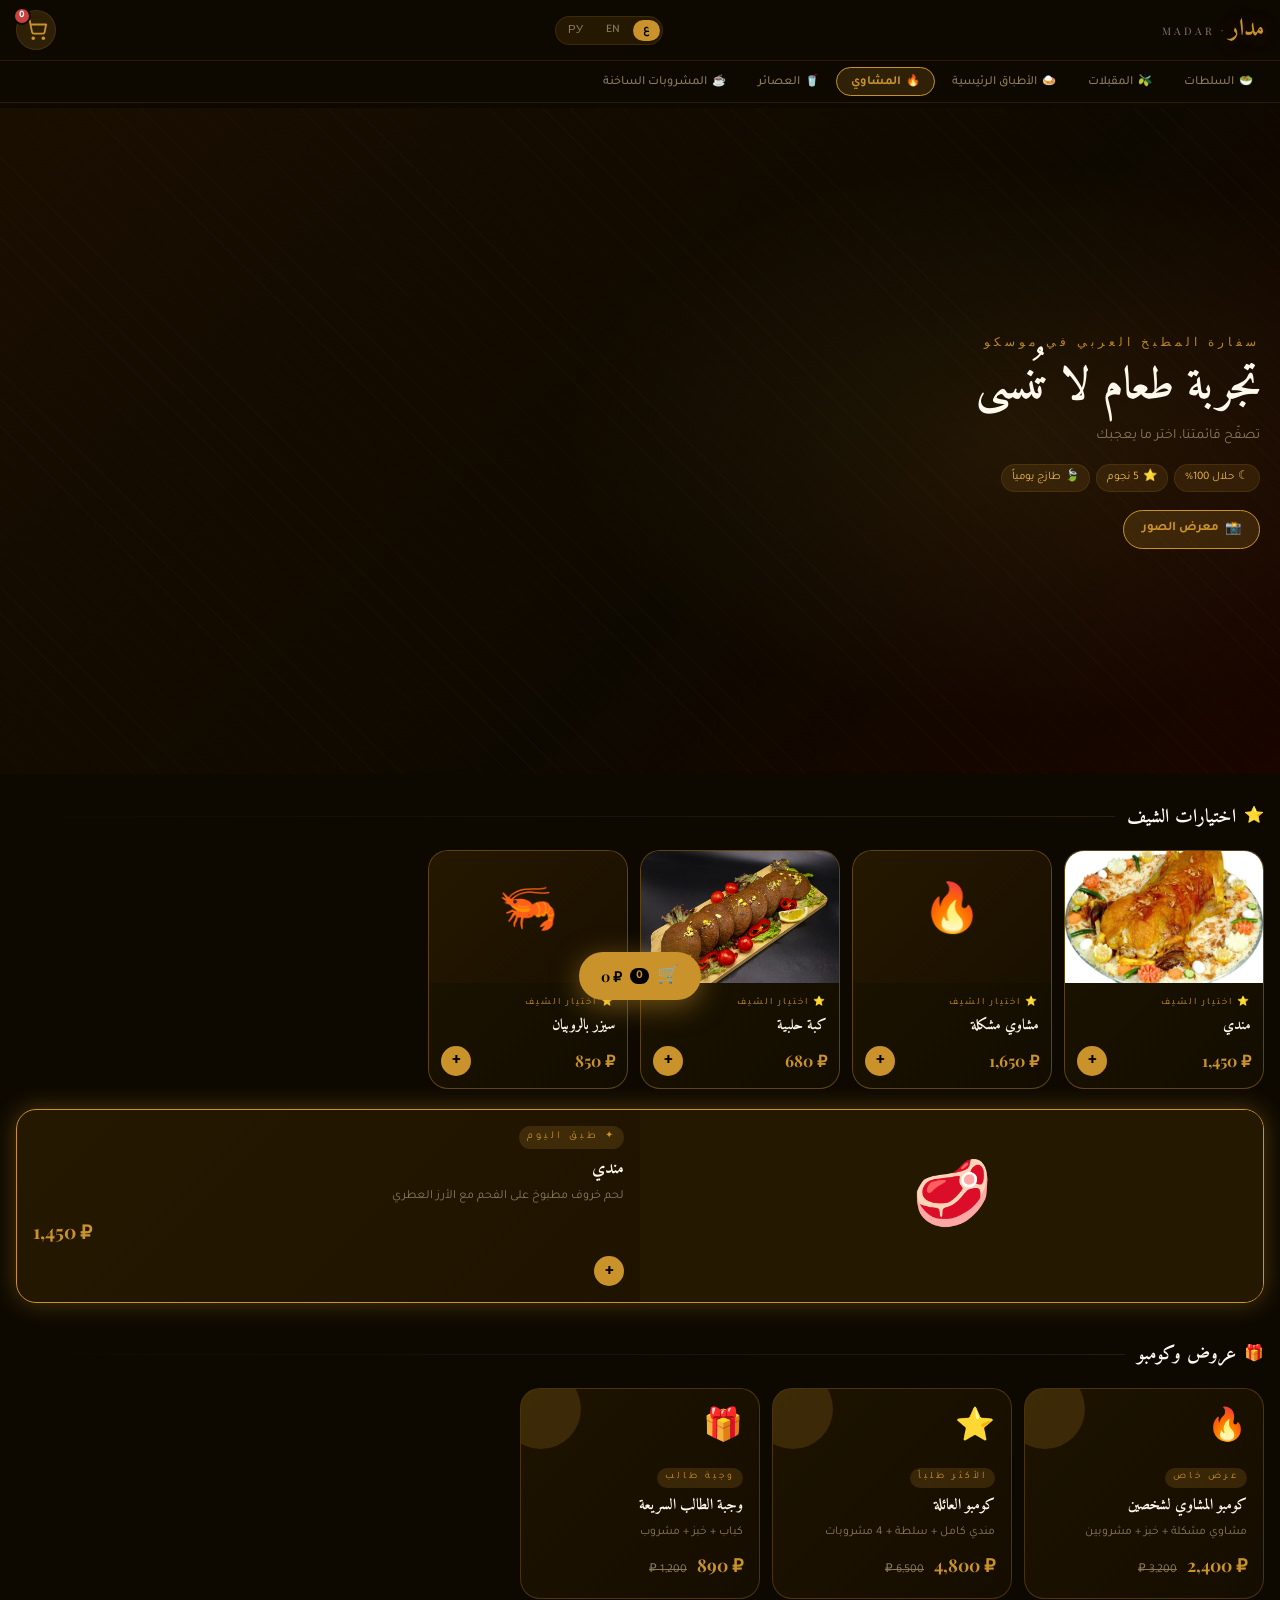
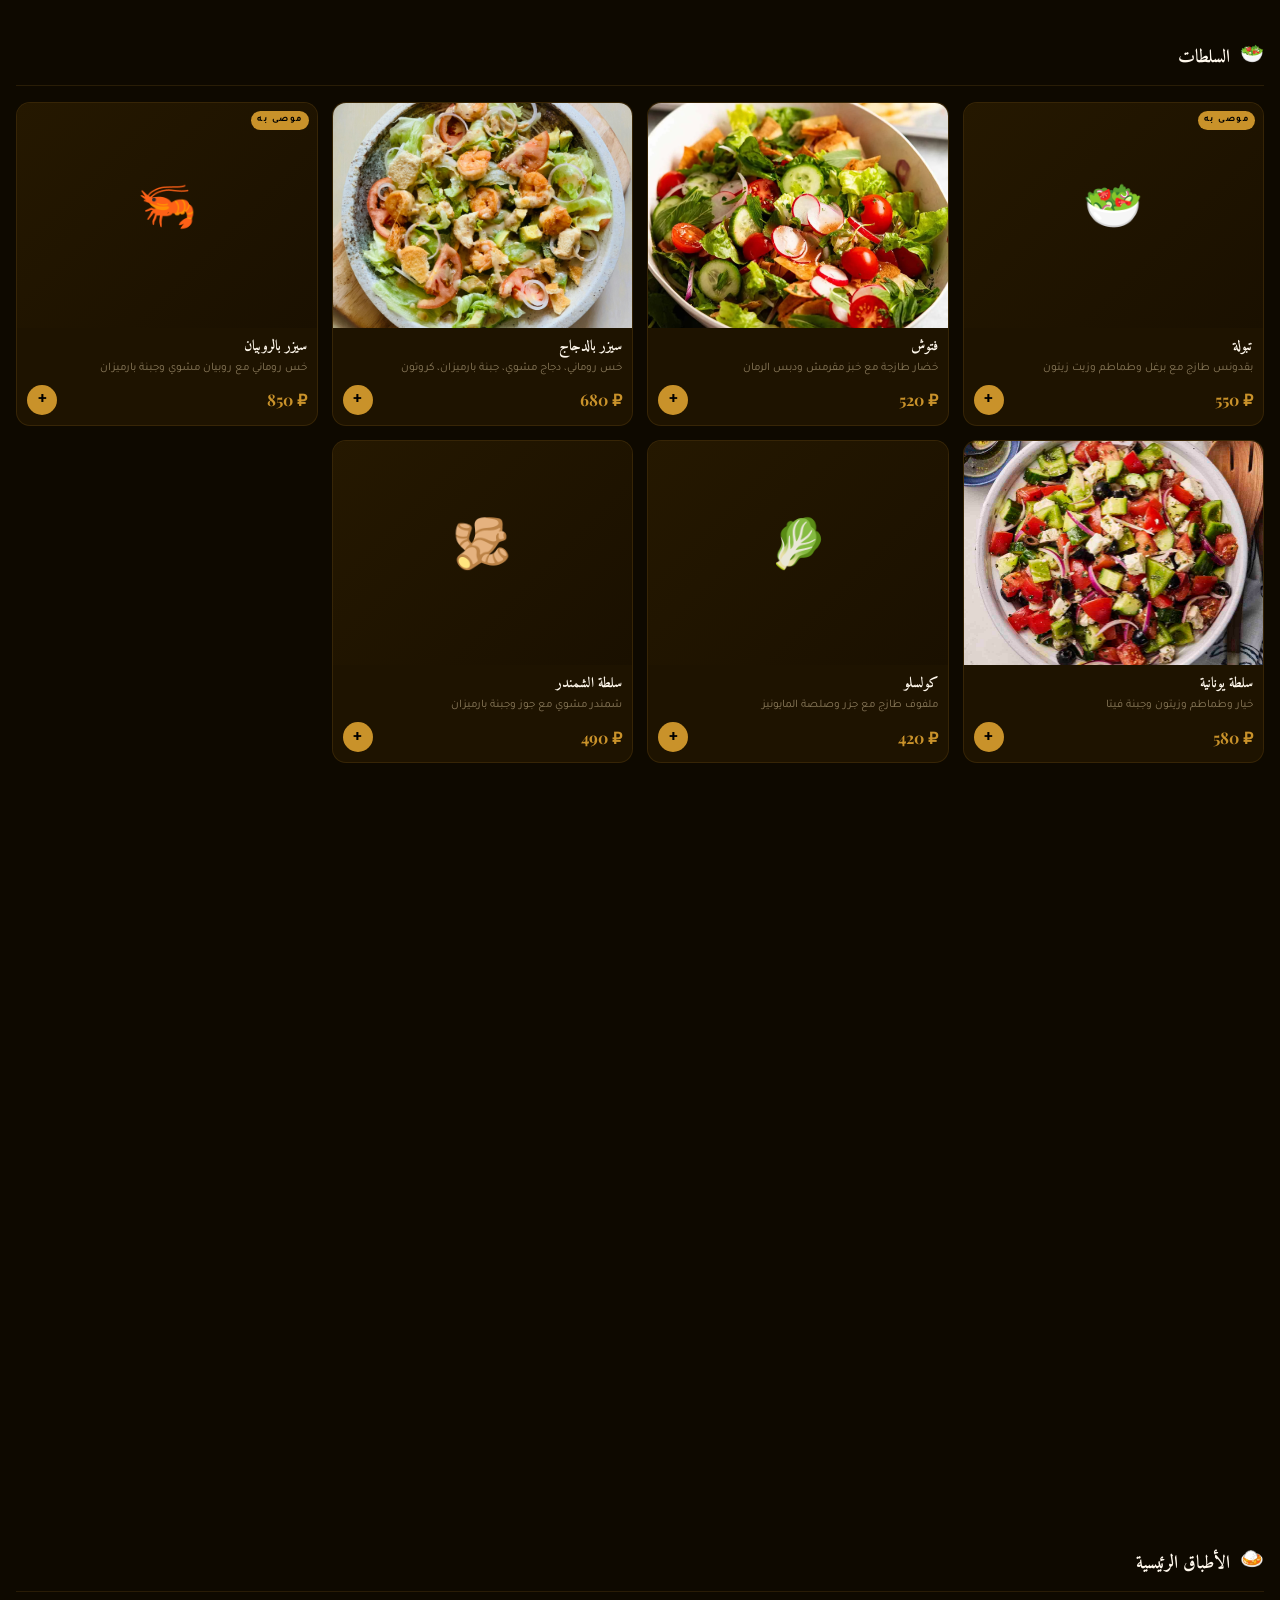
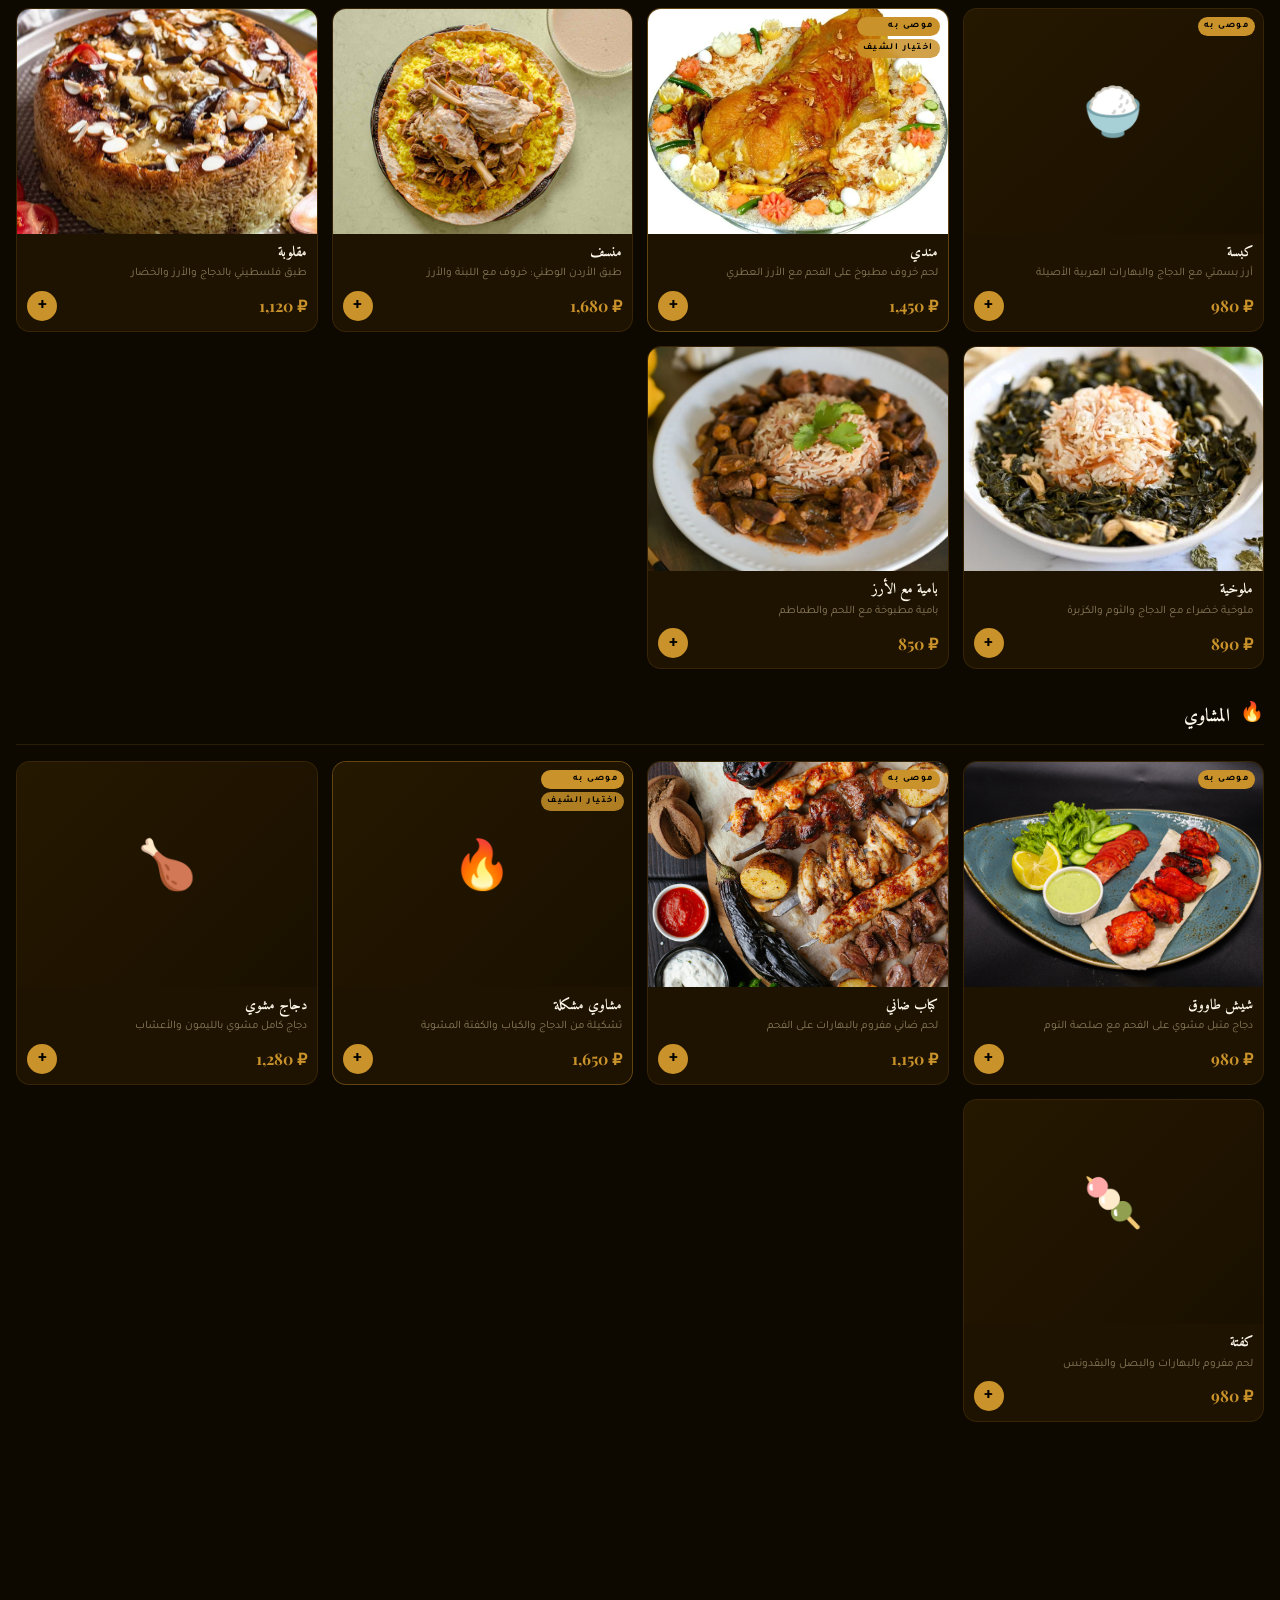
==== test/qr-menu/index.html @ e46f875b "a1" ====
<!DOCTYPE html>
<html lang="ar" dir="rtl">

<head>
  <meta charset="UTF-8" />
  <meta name="viewport" content="width=device-width, initial-scale=1.0, viewport-fit=cover" />
  <meta name="theme-color" content="#110a00" />
  <meta name="apple-mobile-web-app-capable" content="yes" />
  <title>مدار — قائمة الطعام</title>
  <link rel="preconnect" href="https://fonts.googleapis.com" />
  <link rel="preconnect" href="https://fonts.gstatic.com" crossorigin />
  <link
    href="https://fonts.googleapis.com/css2?family=Amiri:wght@400;700&family=Playfair+Display:ital,wght@0,400;0,700;1,400&family=Tajawal:wght@300;400;500;700&display=swap"
    rel="stylesheet" />
  <link rel="stylesheet" href="/test/qr-menu/style.css" />
</head>

<body class="lang-ar" id="app-body">

  <!-- ══ SPLASH SCREEN ══ -->
  <div id="splash" aria-hidden="true">
    <div class="splash-ring splash-ring-1"></div>
    <div class="splash-ring splash-ring-2"></div>
    <div class="splash-logo-wrap">
      <div class="splash-logo-ar">مدار</div>
      <div class="splash-logo-en">MADAR</div>
    </div>
    <div class="splash-sub" id="splash-sub">سفارة المطبخ العربي</div>
  </div>

  <!-- ══ STICKY HEADER ══ -->
  <header id="site-header" class="site-header">
    <div class="header-top">
      <!-- Brand -->
      <div class="header-brand">
        <span class="brand-ar">مدار</span>
        <span class="brand-sep">·</span>
        <span class="brand-en">MADAR</span>
      </div>

      <!-- Language switcher -->
      <div class="lang-switcher" role="group" aria-label="Language selection">
        <button class="lang-btn active" data-lang="ar" aria-pressed="true">ع</button>
        <button class="lang-btn" data-lang="en" aria-pressed="false">EN</button>
        <button class="lang-btn" data-lang="ru" aria-pressed="false">РУ</button>
      </div>

      <!-- Cart button -->
      <button class="header-cart-btn" id="header-cart-btn" aria-label="Open cart">
        <svg width="22" height="22" viewBox="0 0 24 24" fill="none" stroke="currentColor" stroke-width="2"
          stroke-linecap="round" stroke-linejoin="round">
          <circle cx="9" cy="21" r="1" />
          <circle cx="20" cy="21" r="1" />
          <path d="M1 1h4l2.68 13.39a2 2 0 0 0 2 1.61h9.72a2 2 0 0 0 2-1.61L23 6H6" />
        </svg>
        <span class="cart-badge" id="cart-badge">0</span>
      </button>
    </div>

    <!-- Category tabs -->
    <nav class="cat-nav" aria-label="Menu categories">
      <div class="cat-nav-scroll" id="cat-nav-scroll">
        <!-- Injected by script.js -->
      </div>
    </nav>
  </header>

  <!-- ══ MAIN ══ -->
  <main id="main">

    <!-- Hero -->
    <section class="hero" aria-label="Welcome">
      <div class="hero-bg-pattern" aria-hidden="true"></div>
      <div class="hero-content">
        <p class="hero-eyebrow" data-i18n="hero_eyebrow">سفارة المطبخ العربي في موسكو</p>
        <h1 class="hero-title" data-i18n="hero_title">تجربة طعام<br><em>لا تُنسى</em></h1>
        <p class="hero-sub" data-i18n="hero_sub">تصفّح قائمتنا، اختر ما يعجبك</p>
        <div class="hero-pills">
          <span class="hero-pill">☾ <span data-i18n="halal">حلال 100%</span></span>
          <span class="hero-pill">⭐ <span data-i18n="five_star">5 نجوم</span></span>
          <span class="hero-pill">🍃 <span data-i18n="fresh">طازج يومياً</span></span>
        </div>
        <button class="btn-gallery" id="btn-gallery">
          📸 <span data-i18n="view_gallery">معرض الصور</span>
        </button>
      </div>
    </section>

    <!-- Chef's Special -->
    <section class="section" id="sec-special" aria-labelledby="special-h">
      <div class="section-head">
        <h2 class="section-title" id="special-h">
          <span class="sec-icon">⭐</span>
          <span data-i18n="chefs_special">اختيارات الشيف</span>
        </h2>
        <span class="section-line" aria-hidden="true"></span>
      </div>
      <div class="specials-row" id="specials-row"><!-- JS --></div>
    </section>

    <!-- Dish of the Day -->
    <section class="section dotd-section" aria-label="Dish of the day">
      <div id="dotd-card"><!-- JS --></div>
    </section>

    <!-- Offers & Combos -->
    <section class="section" id="sec-offers" aria-labelledby="offers-h">
      <div class="section-head">
        <h2 class="section-title" id="offers-h">
          <span class="sec-icon">🎁</span>
          <span data-i18n="offers_title">عروض وكومبو</span>
        </h2>
        <span class="section-line" aria-hidden="true"></span>
      </div>
      <div class="offers-row" id="offers-row"><!-- JS --></div>
    </section>

    <!-- Dynamic menu sections injected by JS -->
    <div id="menu-sections"></div>

  </main>

  <!-- ══ PHOTO GALLERY OVERLAY ══ -->
  <div class="overlay gallery-overlay" id="gallery-overlay" role="dialog" aria-modal="true" aria-label="Food gallery"
    hidden>
    <div class="overlay-panel gallery-panel">
      <div class="overlay-header">
        <h2 data-i18n="gallery_title">معرض الصور</h2>
        <button class="btn-close" id="gallery-close" aria-label="Close">✕</button>
      </div>
      <div class="gallery-grid" id="gallery-grid"><!-- JS --></div>
    </div>
  </div>

  <!-- ══ CART PANEL ══ -->
  <div class="cart-backdrop" id="cart-backdrop" aria-hidden="true"></div>
  <aside class="cart-panel" id="cart-panel" role="dialog" aria-modal="true" aria-label="Cart" aria-hidden="true">
    <div class="overlay-header">
      <h2 data-i18n="cart_title">طلبي</h2>
      <button class="btn-close" id="cart-close" aria-label="Close cart">✕</button>
    </div>
    <div class="cart-body" id="cart-body">
      <div class="cart-empty" id="cart-empty">
        <div class="cart-empty-icon">🛒</div>
        <p data-i18n="cart_empty">القائمة فارغة — أضف أطباقك!</p>
      </div>
      <ul class="cart-list" id="cart-list"></ul>
    </div>
    <div class="cart-footer" id="cart-footer">
      <div class="cart-total-row">
        <span data-i18n="total">الإجمالي</span>
        <strong class="cart-total" id="cart-total">0 ₽</strong>
      </div>
      <button class="btn-show-order" id="btn-show-order" data-i18n="show_order">عرض الطلب للنادل</button>
    </div>
  </aside>

  <!-- ══ ORDER SUMMARY ══ -->
  <div class="overlay order-overlay" id="order-overlay" role="dialog" aria-modal="true" aria-label="Order summary"
    hidden>
    <div class="overlay-panel order-panel">
      <div class="overlay-header">
        <h2 data-i18n="order_ready">طلبك جاهز!</h2>
        <button class="btn-close" id="order-close" aria-label="Close">✕</button>
      </div>
      <div class="order-logo">مدار</div>
      <div class="order-timestamp" id="order-timestamp"></div>
      <ul class="order-list" id="order-list"></ul>
      <div class="order-divider"></div>
      <div class="order-total-row">
        <span data-i18n="total">الإجمالي</span>
        <strong class="order-total" id="order-total">0 ₽</strong>
      </div>
      <p class="order-hint" data-i18n="order_hint">أرِ هذه الشاشة للنادل 🙏</p>
      <button class="btn-clear-order" id="btn-clear-order" data-i18n="clear_order">مسح الطلب</button>
    </div>
  </div>

  <!-- ══ FLOATING CART (mobile) ══ -->
  <div class="floating-cart" id="floating-cart" aria-hidden="true">
    <button id="floating-cart-btn" aria-label="View cart">
      <span class="fc-icon">🛒</span>
      <span class="fc-count" id="fc-count">0</span>
      <span class="fc-total" id="fc-total">0 ₽</span>
    </button>
  </div>

  <script src="/test/qr-menu/script.js"></script>
</body>

</html>
---- test/qr-menu/style.css ----
/* ═══════════════════════════════════════════════════════════
   MADAR DIGITAL MENU — style.css
   Luxury Arabic restaurant QR menu
   Mobile-first, RTL-aware, premium aesthetic
═══════════════════════════════════════════════════════════ */

/* ── DESIGN TOKENS ─────────────────────────────────────── */
:root {
  /* Palette — dark amber luxury */
  --c-bg: #0e0900;
  --c-bg-2: #1a1000;
  --c-bg-3: #251800;
  --c-bg-card: #1e1300;
  --c-surface: #2a1c00;
  --c-gold: #c9922a;
  --c-gold-lt: #e8b84b;
  --c-gold-dim: rgba(201, 146, 42, 0.18);
  --c-gold-glow: rgba(201, 146, 42, 0.35);
  --c-red: #c94040;
  --c-green: #3aaa6a;
  --c-white: #fff8ec;
  --c-cream: #f0ddb8;
  --c-muted: #8a7a5a;
  --c-border: rgba(201, 146, 42, 0.14);
  --c-border-md: rgba(201, 146, 42, 0.28);

  /* Typography */
  --f-arabic: 'Amiri', 'Tajawal', serif;
  --f-display: 'Playfair Display', serif;
  --f-body: 'Tajawal', sans-serif;

  /* Spacing */
  --sp-xs: 4px;
  --sp-sm: 8px;
  --sp-md: 16px;
  --sp-lg: 24px;
  --sp-xl: 40px;

  /* Radius */
  --r-sm: 8px;
  --r-md: 14px;
  --r-lg: 20px;
  --r-xl: 28px;
  --r-full: 999px;

  /* Shadows */
  --shadow-card: 0 4px 24px rgba(0, 0, 0, 0.45), 0 1px 4px rgba(0, 0, 0, 0.3);
  --shadow-gold: 0 0 24px var(--c-gold-glow);
  --shadow-float: 0 8px 32px rgba(0, 0, 0, 0.6);

  /* Transitions */
  --ease: cubic-bezier(0.25, 0.46, 0.45, 0.94);
  --t-fast: 0.18s;
  --t-mid: 0.35s;
  --t-slow: 0.6s;

  /* Layout */
  --header-h: 108px;
  /* top + cats */
}

/* ── RESET ─────────────────────────────────────────────── */
*,
*::before,
*::after {
  box-sizing: border-box;
  margin: 0;
  padding: 0;
}

html {
  scroll-behavior: smooth;
  -webkit-text-size-adjust: 100%;
}

body {
  background: var(--c-bg);
  color: var(--c-cream);
  font-family: var(--f-body);
  font-size: 15px;
  line-height: 1.6;
  overflow-x: hidden;
  -webkit-font-smoothing: antialiased;
}

img {
  display: block;
  max-width: 100%;
}

button {
  cursor: pointer;
  border: none;
  background: none;
  font-family: inherit;
}

ul,
ol {
  list-style: none;
}

a {
  color: inherit;
  text-decoration: none;
}

/* LTR override for EN / RU */
[dir="ltr"] {
  font-family: var(--f-body);
}

/* ── SCROLLBAR ─────────────────────────────────────────── */
::-webkit-scrollbar {
  width: 4px;
  height: 4px;
}

::-webkit-scrollbar-track {
  background: var(--c-bg-2);
}

::-webkit-scrollbar-thumb {
  background: var(--c-gold);
  border-radius: 2px;
}

/* ═══════════════════════════════════════════════════════════
   SPLASH SCREEN
═══════════════════════════════════════════════════════════ */
#splash {
  position: fixed;
  inset: 0;
  z-index: 9999;
  background: var(--c-bg);
  display: flex;
  flex-direction: column;
  align-items: center;
  justify-content: center;
  gap: var(--sp-md);
  transition: opacity 0.8s var(--ease), visibility 0.8s;
}

#splash.hide {
  opacity: 0;
  visibility: hidden;
  pointer-events: none;
}

.splash-ring {
  position: absolute;
  border-radius: 50%;
  border: 1px solid var(--c-gold-dim);
}

.splash-ring-1 {
  width: 240px;
  height: 240px;
  animation: splashRing 2s ease-in-out infinite;
}

.splash-ring-2 {
  width: 340px;
  height: 340px;
  border-color: rgba(201, 146, 42, 0.08);
  animation: splashRing 2s ease-in-out 0.3s infinite;
}

@keyframes splashRing {

  0%,
  100% {
    transform: scale(1);
    opacity: 0.6;
  }

  50% {
    transform: scale(1.06);
    opacity: 1;
  }
}

.splash-logo-wrap {
  position: relative;
  z-index: 1;
  text-align: center;
  animation: fadeUp 0.8s var(--ease) both;
}

.splash-logo-ar {
  font-family: var(--f-arabic);
  font-size: 3.8rem;
  font-weight: 700;
  color: var(--c-gold);
  line-height: 1;
  text-shadow: 0 0 40px var(--c-gold-glow);
}

.splash-logo-en {
  font-family: var(--f-display);
  font-size: 0.75rem;
  letter-spacing: 6px;
  color: var(--c-muted);
  text-transform: uppercase;
  margin-top: 4px;
}

.splash-sub {
  font-size: 0.82rem;
  letter-spacing: 3px;
  color: var(--c-muted);
  text-transform: uppercase;
  animation: fadeUp 0.8s 0.2s var(--ease) both;
}

/* ═══════════════════════════════════════════════════════════
   HEADER
═══════════════════════════════════════════════════════════ */
.site-header {
  position: fixed;
  top: 0;
  left: 0;
  right: 0;
  z-index: 500;
  background: rgba(14, 9, 0, 0.96);
  backdrop-filter: blur(20px) saturate(180%);
  -webkit-backdrop-filter: blur(20px) saturate(180%);
  border-bottom: 1px solid var(--c-border);
  transition: box-shadow 0.3s;
}

.site-header.scrolled {
  box-shadow: 0 4px 24px rgba(0, 0, 0, 0.5);
}

.header-top {
  display: flex;
  align-items: center;
  justify-content: space-between;
  padding: 10px 16px;
  gap: 8px;
}

/* Brand */
.header-brand {
  display: flex;
  align-items: baseline;
  gap: 6px;
  flex-shrink: 0;
}

.brand-ar {
  font-family: var(--f-arabic);
  font-size: 1.5rem;
  font-weight: 700;
  color: var(--c-gold);
  text-shadow: 0 0 20px var(--c-gold-glow);
  line-height: 1;
}

.brand-sep {
  color: var(--c-muted);
  font-size: 0.75rem;
}

.brand-en {
  font-family: var(--f-display);
  font-size: 0.65rem;
  letter-spacing: 3px;
  color: var(--c-muted);
  text-transform: uppercase;
}

/* Language switcher */
.lang-switcher {
  display: flex;
  align-items: center;
  background: var(--c-bg-3);
  border: 1px solid var(--c-border);
  border-radius: var(--r-full);
  padding: 2px;
  gap: 2px;
  flex-shrink: 0;
}

.lang-btn {
  padding: 4px 10px;
  border-radius: var(--r-full);
  font-size: 0.72rem;
  font-weight: 500;
  color: var(--c-muted);
  transition: all var(--t-fast) var(--ease);
  letter-spacing: 0.5px;
  white-space: nowrap;
}

.lang-btn.active {
  background: var(--c-gold);
  color: #000;
  font-weight: 700;
}

.lang-btn:hover:not(.active) {
  color: var(--c-cream);
}

/* Cart button */
.header-cart-btn {
  position: relative;
  display: flex;
  align-items: center;
  justify-content: center;
  width: 40px;
  height: 40px;
  border-radius: var(--r-full);
  background: var(--c-gold-dim);
  border: 1px solid var(--c-border);
  color: var(--c-gold);
  transition: all var(--t-fast);
  flex-shrink: 0;
}

.header-cart-btn:active {
  transform: scale(0.92);
}

.cart-badge {
  position: absolute;
  top: -4px;
  inset-inline-end: -4px;
  background: var(--c-red);
  color: #fff;
  font-size: 0.62rem;
  font-weight: 700;
  min-width: 18px;
  height: 18px;
  border-radius: var(--r-full);
  display: flex;
  align-items: center;
  justify-content: center;
  padding: 0 4px;
  border: 2px solid var(--c-bg);
  transition: transform 0.2s var(--ease);
}

.cart-badge.bump {
  animation: badgeBump 0.3s var(--ease);
}

@keyframes badgeBump {

  0%,
  100% {
    transform: scale(1)
  }

  50% {
    transform: scale(1.45)
  }
}

/* Category nav */
.cat-nav {
  overflow: hidden;
  border-top: 1px solid var(--c-border);
}

.cat-nav-scroll {
  display: flex;
  overflow-x: auto;
  scroll-snap-type: x mandatory;
  -webkit-overflow-scrolling: touch;
  gap: 2px;
  padding: 6px 12px;
  scrollbar-width: none;
}

.cat-nav-scroll::-webkit-scrollbar {
  display: none;
}

.cat-tab {
  flex-shrink: 0;
  scroll-snap-align: start;
  padding: 6px 14px;
  border-radius: var(--r-full);
  font-size: 0.78rem;
  font-weight: 500;
  color: var(--c-muted);
  white-space: nowrap;
  border: 1px solid transparent;
  transition: all var(--t-fast) var(--ease);
  display: flex;
  align-items: center;
  gap: 5px;
}

.cat-tab .tab-icon {
  font-size: 0.9em;
}

.cat-tab:hover {
  color: var(--c-cream);
}

.cat-tab.active {
  background: var(--c-gold-dim);
  border-color: var(--c-gold);
  color: var(--c-gold);
  font-weight: 700;
}

/* ═══════════════════════════════════════════════════════════
   MAIN CONTENT OFFSET
═══════════════════════════════════════════════════════════ */
#main {
  padding-top: var(--header-h);
  padding-bottom: 120px;
  /* space for floating cart */
}

/* ═══════════════════════════════════════════════════════════
   HERO
═══════════════════════════════════════════════════════════ */
.hero {
  position: relative;
  min-height: 52vw;
  max-height: 340px;
  display: flex;
  align-items: center;
  justify-content: flex-start;
  overflow: hidden;
  padding: 32px 20px;
  background: linear-gradient(135deg, #1a0e00 0%, #0e0900 60%, #1a0500 100%);
}

.hero-bg-pattern {
  position: absolute;
  inset: 0;
  background-image:
    radial-gradient(ellipse 60% 70% at 80% 50%, rgba(201, 146, 42, 0.1) 0%, transparent 60%),
    repeating-linear-gradient(45deg,
      transparent,
      transparent 18px,
      rgba(201, 146, 42, 0.025) 18px,
      rgba(201, 146, 42, 0.025) 19px);
}

.hero-content {
  position: relative;
  z-index: 1;
  max-width: 380px;
}

.hero-eyebrow {
  font-family: var(--f-display);
  font-size: 0.72rem;
  letter-spacing: 4px;
  color: var(--c-gold);
  text-transform: uppercase;
  margin-bottom: 8px;
  opacity: 0.9;
}

.hero-title {
  font-family: var(--f-arabic);
  font-size: clamp(1.8rem, 7vw, 2.8rem);
  font-weight: 700;
  color: var(--c-white);
  line-height: 1.25;
  margin-bottom: 10px;
}

.hero-title em {
  color: var(--c-gold);
  font-style: normal;
}

.hero-sub {
  font-size: 0.88rem;
  color: var(--c-muted);
  margin-bottom: 16px;
}

.hero-pills {
  display: flex;
  flex-wrap: wrap;
  gap: 6px;
  margin-bottom: 18px;
}

.hero-pill {
  background: rgba(201, 146, 42, 0.12);
  border: 1px solid var(--c-border);
  border-radius: var(--r-full);
  padding: 4px 10px;
  font-size: 0.72rem;
  color: var(--c-gold-lt);
  display: flex;
  align-items: center;
  gap: 4px;
}

.btn-gallery {
  display: inline-flex;
  align-items: center;
  gap: 6px;
  padding: 9px 18px;
  border-radius: var(--r-full);
  border: 1px solid var(--c-gold);
  color: var(--c-gold);
  font-size: 0.82rem;
  font-weight: 600;
  background: var(--c-gold-dim);
  transition: all var(--t-fast) var(--ease);
}

.btn-gallery:hover {
  background: var(--c-gold);
  color: #000;
}

/* ═══════════════════════════════════════════════════════════
   SECTIONS
═══════════════════════════════════════════════════════════ */
.section {
  padding: 28px 16px 12px;
}

.section-head {
  display: flex;
  align-items: center;
  gap: 12px;
  margin-bottom: 18px;
}

.section-title {
  display: flex;
  align-items: center;
  gap: 8px;
  font-family: var(--f-arabic);
  font-size: 1.2rem;
  font-weight: 700;
  color: var(--c-white);
  white-space: nowrap;
}

.sec-icon {
  font-size: 1rem;
}

.section-line {
  flex: 1;
  height: 1px;
  background: linear-gradient(to var(--inline-end, left), var(--c-border) 0%, transparent 100%);
}

[dir="ltr"] .section-line {
  background: linear-gradient(to right, var(--c-border) 0%, transparent 100%);
}

/* ── CHEF'S SPECIALS (horizontal scroll) ── */
.specials-row {
  display: flex;
  gap: 12px;
  overflow-x: auto;
  -webkit-overflow-scrolling: touch;
  scrollbar-width: none;
  padding-bottom: 8px;
}

.specials-row::-webkit-scrollbar {
  display: none;
}

/* ── DISH OF THE DAY ── */
.dotd-section {
  padding: 0 16px 8px;
}

.dotd-card {
  background: linear-gradient(135deg, var(--c-bg-3), var(--c-bg-2));
  border: 1px solid var(--c-gold);
  border-radius: var(--r-lg);
  overflow: hidden;
  display: grid;
  grid-template-columns: 1fr 1fr;
  min-height: 150px;
  box-shadow: var(--shadow-gold);
}

.dotd-img {
  width: 100%;
  height: 100%;
  object-fit: cover;
  object-position: center;
  min-height: 150px;
}

.dotd-body {
  padding: 16px;
  display: flex;
  flex-direction: column;
  justify-content: space-between;
}

.dotd-badge {
  display: inline-flex;
  align-items: center;
  gap: 4px;
  font-size: 0.65rem;
  letter-spacing: 3px;
  text-transform: uppercase;
  color: var(--c-gold);
  background: var(--c-gold-dim);
  border-radius: var(--r-full);
  padding: 3px 8px;
  margin-bottom: 6px;
  width: fit-content;
}

.dotd-name {
  font-family: var(--f-arabic);
  font-size: 1.1rem;
  font-weight: 700;
  color: var(--c-white);
  margin-bottom: 4px;
}

.dotd-desc {
  font-size: 0.78rem;
  color: var(--c-muted);
  margin-bottom: 10px;
  line-height: 1.5;
}

.dotd-price {
  font-family: var(--f-display);
  font-size: 1.2rem;
  color: var(--c-gold);
  font-weight: 700;
}

/* ── OFFERS ── */
.offers-row {
  display: flex;
  gap: 12px;
  overflow-x: auto;
  -webkit-overflow-scrolling: touch;
  scrollbar-width: none;
  padding-bottom: 8px;
}

.offers-row::-webkit-scrollbar {
  display: none;
}

.offer-card {
  flex-shrink: 0;
  width: 240px;
  background: linear-gradient(135deg, #1e1300, #150d00);
  border: 1px solid var(--c-border-md);
  border-radius: var(--r-lg);
  padding: 16px;
  position: relative;
  overflow: hidden;
}

.offer-card::before {
  content: '';
  position: absolute;
  top: -20px;
  inset-inline-end: -20px;
  width: 80px;
  height: 80px;
  background: var(--c-gold-dim);
  border-radius: 50%;
}

.offer-emoji {
  font-size: 2rem;
  margin-bottom: 8px;
  display: block;
}

.offer-tag {
  font-size: 0.62rem;
  letter-spacing: 3px;
  text-transform: uppercase;
  color: var(--c-gold);
  background: var(--c-gold-dim);
  border-radius: var(--r-full);
  padding: 2px 8px;
  display: inline-block;
  margin-bottom: 6px;
}

.offer-name {
  font-family: var(--f-arabic);
  font-size: 0.95rem;
  font-weight: 700;
  color: var(--c-white);
  margin-bottom: 4px;
}

.offer-desc {
  font-size: 0.75rem;
  color: var(--c-muted);
  line-height: 1.5;
  margin-bottom: 10px;
}

.offer-price {
  font-family: var(--f-display);
  font-size: 1.1rem;
  color: var(--c-gold);
  font-weight: 700;
}

.offer-old-price {
  font-size: 0.75rem;
  color: var(--c-muted);
  text-decoration: line-through;
  margin-inline-start: 6px;
}

/* ═══════════════════════════════════════════════════════════
   MENU SECTION (standard category)
═══════════════════════════════════════════════════════════ */
.menu-section {
  padding: 24px 16px 8px;
  scroll-margin-top: var(--header-h);
}

.menu-section-head {
  display: flex;
  align-items: center;
  gap: 10px;
  margin-bottom: 16px;
  padding-bottom: 12px;
  border-bottom: 1px solid var(--c-border);
}

.menu-section-icon {
  font-size: 1.2rem;
}

.menu-section-title {
  font-family: var(--f-arabic);
  font-size: 1.15rem;
  font-weight: 700;
  color: var(--c-white);
}

/* ── MENU CARDS GRID ── */
.menu-grid {
  display: grid;
  grid-template-columns: repeat(2, 1fr);
  gap: 10px;
}

@media (min-width: 480px) {
  .menu-grid {
    grid-template-columns: repeat(2, 1fr);
    gap: 14px;
  }
}

@media (min-width: 720px) {
  .menu-grid {
    grid-template-columns: repeat(3, 1fr);
  }
}

@media (min-width: 960px) {
  .menu-grid {
    grid-template-columns: repeat(4, 1fr);
  }
}

/* ── MENU CARD ── */
.menu-card {
  background: var(--c-bg-card);
  border: 1px solid var(--c-border);
  border-radius: var(--r-md);
  overflow: hidden;
  display: flex;
  flex-direction: column;
  transition: border-color var(--t-fast), transform var(--t-fast), box-shadow var(--t-fast);
  position: relative;
}

.menu-card:hover,
.menu-card:focus-within {
  border-color: var(--c-border-md);
  transform: translateY(-2px);
  box-shadow: var(--shadow-card);
}

.menu-card.special-card {
  border-color: rgba(201, 146, 42, 0.4);
}

/* Badges */
.card-badges {
  position: absolute;
  top: 8px;
  inset-inline-start: 8px;
  display: flex;
  flex-direction: column;
  gap: 3px;
  z-index: 2;
}

.badge {
  font-size: 0.58rem;
  font-weight: 700;
  letter-spacing: 1.5px;
  text-transform: uppercase;
  padding: 2px 6px;
  border-radius: var(--r-full);
  display: inline-block;
}

.badge-recommended {
  background: var(--c-gold);
  color: #000;
}

.badge-new {
  background: var(--c-green);
  color: #000;
}

.badge-spicy {
  background: var(--c-red);
  color: #fff;
}

.badge-chef {
  background: rgba(201, 146, 42, 0.85);
  color: #000;
  backdrop-filter: blur(4px);
}

/* Card image */
.card-img-wrap {
  position: relative;
  aspect-ratio: 4/3;
  background: var(--c-bg-3);
  overflow: hidden;
}

.card-img {
  width: 100%;
  height: 100%;
  object-fit: cover;
  transition: transform 0.5s var(--ease);
}

.menu-card:hover .card-img {
  transform: scale(1.06);
}

/* Emoji placeholder when no image */
.card-img-placeholder {
  width: 100%;
  height: 100%;
  display: flex;
  align-items: center;
  justify-content: center;
  font-size: 3rem;
  background: linear-gradient(135deg, var(--c-bg-3), var(--c-bg-2));
}

/* Card body */
.card-body {
  padding: 10px;
  flex: 1;
  display: flex;
  flex-direction: column;
}

.card-name {
  font-family: var(--f-arabic);
  font-size: 0.9rem;
  font-weight: 700;
  color: var(--c-white);
  margin-bottom: 3px;
  line-height: 1.3;
}

.card-desc {
  font-size: 0.72rem;
  color: var(--c-muted);
  line-height: 1.5;
  margin-bottom: 8px;
  flex: 1;
  display: -webkit-box;
  -webkit-line-clamp: 2;
  -webkit-box-orient: vertical;
  overflow: hidden;
}

.card-footer {
  display: flex;
  align-items: center;
  justify-content: space-between;
  gap: 6px;
  margin-top: auto;
}

.card-price {
  font-family: var(--f-display);
  font-size: 1rem;
  font-weight: 700;
  color: var(--c-gold);
  white-space: nowrap;
}

/* Add to cart button */
.btn-add {
  width: 30px;
  height: 30px;
  border-radius: var(--r-full);
  background: var(--c-gold);
  color: #000;
  display: flex;
  align-items: center;
  justify-content: center;
  font-size: 1.1rem;
  font-weight: 700;
  line-height: 1;
  transition: all var(--t-fast) var(--ease);
  flex-shrink: 0;
}

.btn-add:hover {
  background: var(--c-gold-lt);
  transform: scale(1.1);
}

.btn-add:active {
  transform: scale(0.9);
}

.btn-add.in-cart {
  background: var(--c-green);
  color: #fff;
}

/* Quantity control when in cart */
.qty-ctrl {
  display: flex;
  align-items: center;
  gap: 0;
  background: var(--c-bg-3);
  border: 1px solid var(--c-border);
  border-radius: var(--r-full);
  overflow: hidden;
}

.qty-btn {
  width: 26px;
  height: 26px;
  display: flex;
  align-items: center;
  justify-content: center;
  font-size: 0.9rem;
  color: var(--c-gold);
  transition: background var(--t-fast);
}

.qty-btn:hover {
  background: var(--c-gold-dim);
}

.qty-num {
  min-width: 22px;
  text-align: center;
  font-size: 0.82rem;
  font-weight: 700;
  color: var(--c-white);
}

/* ── SPECIAL CARD (Chef's pick, larger) ── */
.special-card-large {
  flex-shrink: 0;
  width: 200px;
  background: linear-gradient(135deg, #1e1400, #120d00);
  border: 1px solid rgba(201, 146, 42, 0.4);
  border-radius: var(--r-lg);
  overflow: hidden;
  position: relative;
}

.special-card-large:hover {
  transform: translateY(-3px);
}

.special-img-wrap {
  aspect-ratio: 3/2;
  overflow: hidden;
  background: var(--c-bg-3);
}

.special-img {
  width: 100%;
  height: 100%;
  object-fit: cover;
  transition: transform 0.5s var(--ease);
}

.special-card-large:hover .special-img {
  transform: scale(1.08);
}

.special-body {
  padding: 12px;
}

.special-chip {
  font-size: 0.6rem;
  letter-spacing: 2px;
  text-transform: uppercase;
  color: var(--c-gold);
  margin-bottom: 4px;
  display: flex;
  align-items: center;
  gap: 3px;
}

.special-name {
  font-family: var(--f-arabic);
  font-size: 0.92rem;
  font-weight: 700;
  color: var(--c-white);
  margin-bottom: 4px;
}

.special-footer {
  display: flex;
  align-items: center;
  justify-content: space-between;
  margin-top: 8px;
}

.special-price {
  font-family: var(--f-display);
  font-size: 1rem;
  color: var(--c-gold);
  font-weight: 700;
}

/* ═══════════════════════════════════════════════════════════
   GALLERY OVERLAY
═══════════════════════════════════════════════════════════ */
.overlay {
  position: fixed;
  inset: 0;
  z-index: 800;
  background: rgba(0, 0, 0, 0.88);
  backdrop-filter: blur(6px);
  overflow-y: auto;
  overscroll-behavior: contain;
}

.overlay-panel {
  background: var(--c-bg-2);
  min-height: 100%;
  display: flex;
  flex-direction: column;
}

.overlay-header {
  display: flex;
  align-items: center;
  justify-content: space-between;
  padding: 16px 16px 12px;
  border-bottom: 1px solid var(--c-border);
  position: sticky;
  top: 0;
  background: var(--c-bg-2);
  z-index: 10;
}

.overlay-header h2 {
  font-family: var(--f-arabic);
  font-size: 1.1rem;
  color: var(--c-white);
}

.btn-close {
  width: 36px;
  height: 36px;
  border-radius: var(--r-full);
  background: var(--c-bg-3);
  color: var(--c-muted);
  font-size: 1rem;
  display: flex;
  align-items: center;
  justify-content: center;
  transition: all var(--t-fast);
  flex-shrink: 0;
}

.btn-close:hover {
  background: var(--c-surface);
  color: var(--c-white);
}

.gallery-grid {
  display: grid;
  grid-template-columns: repeat(2, 1fr);
  gap: 3px;
  padding: 3px;
}

@media (min-width: 600px) {
  .gallery-grid {
    grid-template-columns: repeat(3, 1fr);
  }
}

.gallery-item {
  aspect-ratio: 1;
  overflow: hidden;
  position: relative;
  background: var(--c-bg-3);
  cursor: pointer;
}

.gallery-item img {
  width: 100%;
  height: 100%;
  object-fit: cover;
  transition: transform 0.5s var(--ease);
}

.gallery-item:hover img {
  transform: scale(1.08);
}

.gallery-item-label {
  position: absolute;
  inset-inline-start: 0;
  bottom: 0;
  right: 0;
  padding: 8px;
  background: linear-gradient(to top, rgba(0, 0, 0, 0.8), transparent);
  font-size: 0.72rem;
  color: var(--c-cream);
}

.gallery-emoji-placeholder {
  width: 100%;
  height: 100%;
  display: flex;
  align-items: center;
  justify-content: center;
  font-size: 3.5rem;
}

/* ═══════════════════════════════════════════════════════════
   CART PANEL
═══════════════════════════════════════════════════════════ */
.cart-backdrop {
  display: none;
  position: fixed;
  inset: 0;
  background: rgba(0, 0, 0, 0.6);
  z-index: 700;
  backdrop-filter: blur(3px);
}

.cart-backdrop.show {
  display: block;
}

.cart-panel {
  position: fixed;
  top: 0;
  inset-inline-end: 0;
  bottom: 0;
  width: min(100vw, 380px);
  background: var(--c-bg-2);
  border-inline-start: 1px solid var(--c-border);
  z-index: 750;
  display: flex;
  flex-direction: column;
  transform: translateX(110%);
  transition: transform var(--t-mid) var(--ease);
}

[dir="rtl"] .cart-panel {
  transform: translateX(-110%);
}

.cart-panel.open {
  transform: translateX(0);
}

.cart-body {
  flex: 1;
  overflow-y: auto;
  overscroll-behavior: contain;
  padding: 8px 12px;
}

.cart-empty {
  display: flex;
  flex-direction: column;
  align-items: center;
  justify-content: center;
  height: 200px;
  gap: 12px;
  color: var(--c-muted);
  font-size: 0.88rem;
}

.cart-empty-icon {
  font-size: 3rem;
  opacity: 0.4;
}

.cart-list {
  display: flex;
  flex-direction: column;
  gap: 10px;
}

.cart-item {
  display: grid;
  grid-template-columns: 52px 1fr auto;
  gap: 10px;
  align-items: center;
  background: var(--c-bg-card);
  border: 1px solid var(--c-border);
  border-radius: var(--r-md);
  padding: 10px;
  animation: slideIn 0.25s var(--ease) both;
}

@keyframes slideIn {
  from {
    opacity: 0;
    transform: translateY(8px);
  }

  to {
    opacity: 1;
    transform: translateY(0);
  }
}

.cart-item-img {
  width: 52px;
  height: 52px;
  border-radius: var(--r-sm);
  object-fit: cover;
  background: var(--c-bg-3);
  display: flex;
  align-items: center;
  justify-content: center;
  font-size: 1.6rem;
  flex-shrink: 0;
  overflow: hidden;
}

.cart-item-img img {
  width: 100%;
  height: 100%;
  object-fit: cover;
}

.cart-item-info {
  min-width: 0;
}

.cart-item-name {
  font-size: 0.85rem;
  font-weight: 600;
  color: var(--c-white);
  margin-bottom: 2px;
  white-space: nowrap;
  overflow: hidden;
  text-overflow: ellipsis;
}

.cart-item-price {
  font-size: 0.78rem;
  color: var(--c-gold);
}

.cart-item-controls {
  display: flex;
  flex-direction: column;
  align-items: flex-end;
  gap: 6px;
}

.cart-item-subtotal {
  font-size: 0.8rem;
  color: var(--c-muted);
}

.cart-footer {
  border-top: 1px solid var(--c-border);
  padding: 14px 16px;
  display: flex;
  flex-direction: column;
  gap: 12px;
  padding-bottom: calc(14px + env(safe-area-inset-bottom));
}

.cart-total-row {
  display: flex;
  align-items: center;
  justify-content: space-between;
  font-size: 0.9rem;
  color: var(--c-muted);
}

.cart-total {
  font-family: var(--f-display);
  font-size: 1.3rem;
  color: var(--c-gold);
  font-weight: 700;
}

.btn-show-order {
  width: 100%;
  padding: 14px;
  border-radius: var(--r-md);
  background: var(--c-gold);
  color: #000;
  font-size: 0.95rem;
  font-weight: 700;
  font-family: var(--f-arabic);
  letter-spacing: 0.5px;
  transition: all var(--t-fast) var(--ease);
}

.btn-show-order:hover {
  background: var(--c-gold-lt);
}

.btn-show-order:active {
  transform: scale(0.98);
}

.btn-show-order:disabled {
  background: var(--c-surface);
  color: var(--c-muted);
  cursor: not-allowed;
}

/* ═══════════════════════════════════════════════════════════
   ORDER SUMMARY
═══════════════════════════════════════════════════════════ */
.order-overlay {
  display: flex;
  align-items: center;
  justify-content: center;
  padding: 16px;
}

.order-panel {
  background: var(--c-bg-2);
  border: 1px solid var(--c-border-md);
  border-radius: var(--r-xl);
  width: 100%;
  max-width: 400px;
  padding: 24px 20px;
  box-shadow: var(--shadow-float);
  animation: scaleIn 0.3s var(--ease) both;
  max-height: 90vh;
  overflow-y: auto;
}

@keyframes scaleIn {
  from {
    opacity: 0;
    transform: scale(0.92);
  }

  to {
    opacity: 1;
    transform: scale(1);
  }
}

.order-logo {
  font-family: var(--f-arabic);
  font-size: 2rem;
  font-weight: 700;
  color: var(--c-gold);
  text-align: center;
  margin: 8px 0;
  text-shadow: var(--shadow-gold);
}

.order-timestamp {
  text-align: center;
  font-size: 0.72rem;
  color: var(--c-muted);
  margin-bottom: 16px;
  letter-spacing: 1px;
}

.order-list {
  display: flex;
  flex-direction: column;
  gap: 10px;
  margin-bottom: 16px;
}

.order-item {
  display: flex;
  align-items: center;
  justify-content: space-between;
  gap: 10px;
  padding-bottom: 10px;
  border-bottom: 1px dashed var(--c-border);
}

.order-item-info {
  display: flex;
  align-items: center;
  gap: 8px;
}

.order-item-emoji {
  font-size: 1.4rem;
}

.order-item-name {
  font-size: 0.88rem;
  color: var(--c-cream);
}

.order-item-qty {
  font-size: 0.75rem;
  color: var(--c-muted);
}

.order-item-price {
  font-size: 0.9rem;
  color: var(--c-gold);
  font-weight: 700;
  font-family: var(--f-display);
}

.order-divider {
  border: none;
  border-top: 1px solid var(--c-border-md);
  margin: 8px 0;
}

.order-total-row {
  display: flex;
  justify-content: space-between;
  align-items: center;
  margin-bottom: 14px;
  font-size: 0.9rem;
  color: var(--c-muted);
}

.order-total {
  font-family: var(--f-display);
  font-size: 1.4rem;
  color: var(--c-gold);
  font-weight: 700;
}

.order-hint {
  text-align: center;
  font-size: 0.82rem;
  color: var(--c-muted);
  margin-bottom: 16px;
  line-height: 1.6;
}

.btn-clear-order {
  width: 100%;
  padding: 12px;
  border-radius: var(--r-md);
  background: transparent;
  border: 1px solid var(--c-border-md);
  color: var(--c-muted);
  font-size: 0.85rem;
  font-family: inherit;
  transition: all var(--t-fast);
}

.btn-clear-order:hover {
  border-color: var(--c-red);
  color: var(--c-red);
}

/* ═══════════════════════════════════════════════════════════
   FLOATING CART
═══════════════════════════════════════════════════════════ */
.floating-cart {
  position: fixed;
  bottom: 20px;
  left: 50%;
  transform: translateX(-50%) translateY(120px);
  z-index: 600;
  transition: transform var(--t-mid) var(--ease);
}

.floating-cart.visible {
  transform: translateX(-50%) translateY(0);
}

.floating-cart button {
  display: flex;
  align-items: center;
  gap: 8px;
  padding: 12px 22px;
  border-radius: var(--r-full);
  background: var(--c-gold);
  color: #000;
  font-weight: 700;
  font-size: 0.9rem;
  font-family: inherit;
  box-shadow: 0 6px 28px rgba(201, 146, 42, 0.5);
  transition: all var(--t-fast) var(--ease);
  white-space: nowrap;
}

.floating-cart button:hover {
  background: var(--c-gold-lt);
}

.floating-cart button:active {
  transform: scale(0.96);
}

.fc-icon {
  font-size: 1.1rem;
}

.fc-count {
  background: #000;
  color: var(--c-gold);
  border-radius: var(--r-full);
  padding: 1px 6px;
  font-size: 0.75rem;
}

.fc-total {
  font-family: var(--f-display);
}

/* ═══════════════════════════════════════════════════════════
   ANIMATIONS & UTILITIES
═══════════════════════════════════════════════════════════ */
@keyframes fadeUp {
  from {
    opacity: 0;
    transform: translateY(16px);
  }

  to {
    opacity: 1;
    transform: translateY(0);
  }
}

@keyframes popIn {
  0% {
    transform: scale(0.6);
    opacity: 0;
  }

  60% {
    transform: scale(1.15);
  }

  100% {
    transform: scale(1);
    opacity: 1;
  }
}

.pop-in {
  animation: popIn 0.35s var(--ease) both;
}

/* Stagger reveal */
.fade-up {
  opacity: 0;
  transform: translateY(20px);
  transition: opacity 0.5s var(--ease), transform 0.5s var(--ease);
}

.fade-up.visible {
  opacity: 1;
  transform: translateY(0);
}

/* hidden utility */
[hidden] {
  display: none !important;
}

/* RTL ↔ LTR inline-end helpers */
[dir="ltr"] .card-badges {
  left: 8px;
}

[dir="rtl"] .card-badges {
  right: 8px;
}

/* Number font always LTR */
.card-price,
.cart-total,
.order-total,
.dotd-price,
.offer-price,
.special-price,
.fc-total {
  font-feature-settings: "tnum";
  direction: ltr;
  unicode-bidi: isolate;
}

/* Toast notification */
.toast {
  position: fixed;
  bottom: 90px;
  left: 50%;
  transform: translateX(-50%) translateY(20px);
  background: var(--c-bg-3);
  border: 1px solid var(--c-gold);
  color: var(--c-gold);
  font-size: 0.82rem;
  padding: 8px 18px;
  border-radius: var(--r-full);
  z-index: 900;
  opacity: 0;
  pointer-events: none;
  transition: all 0.25s var(--ease);
  white-space: nowrap;
}

.toast.show {
  opacity: 1;
  transform: translateX(-50%) translateY(0);
}
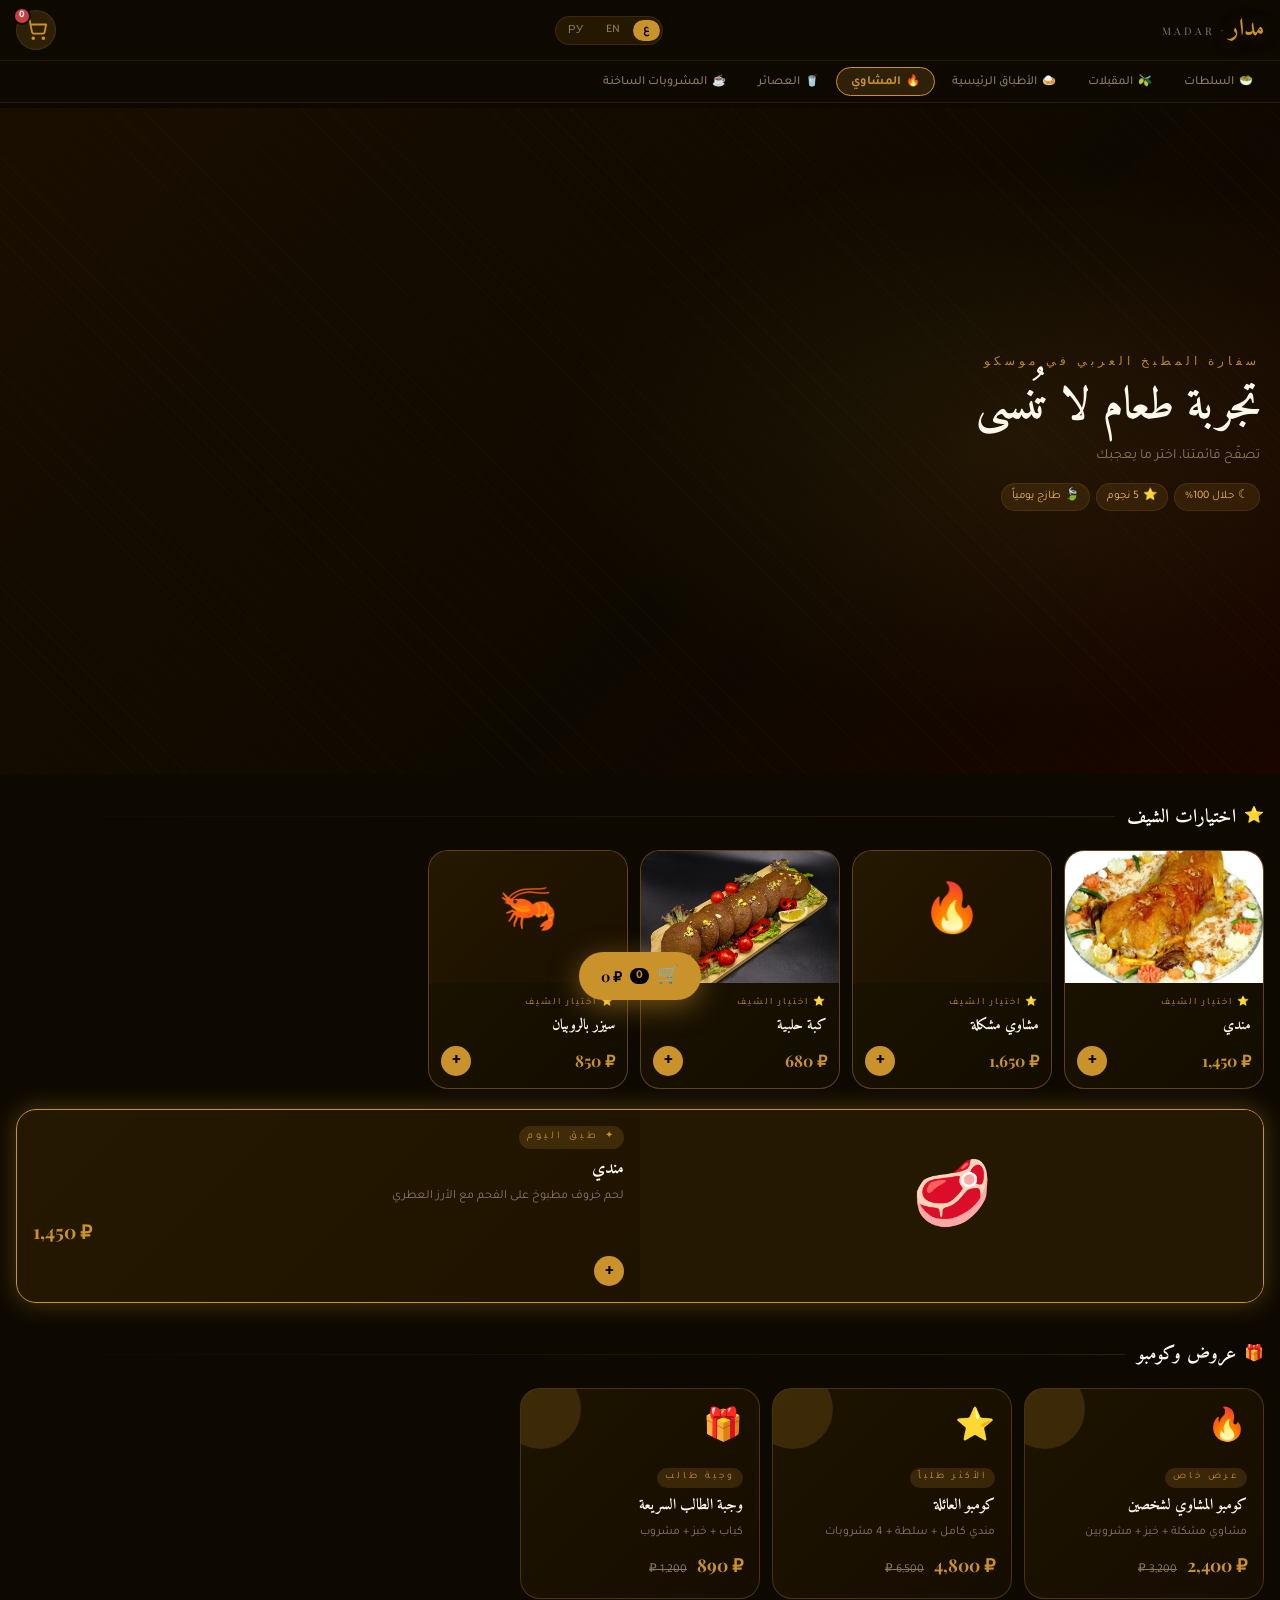
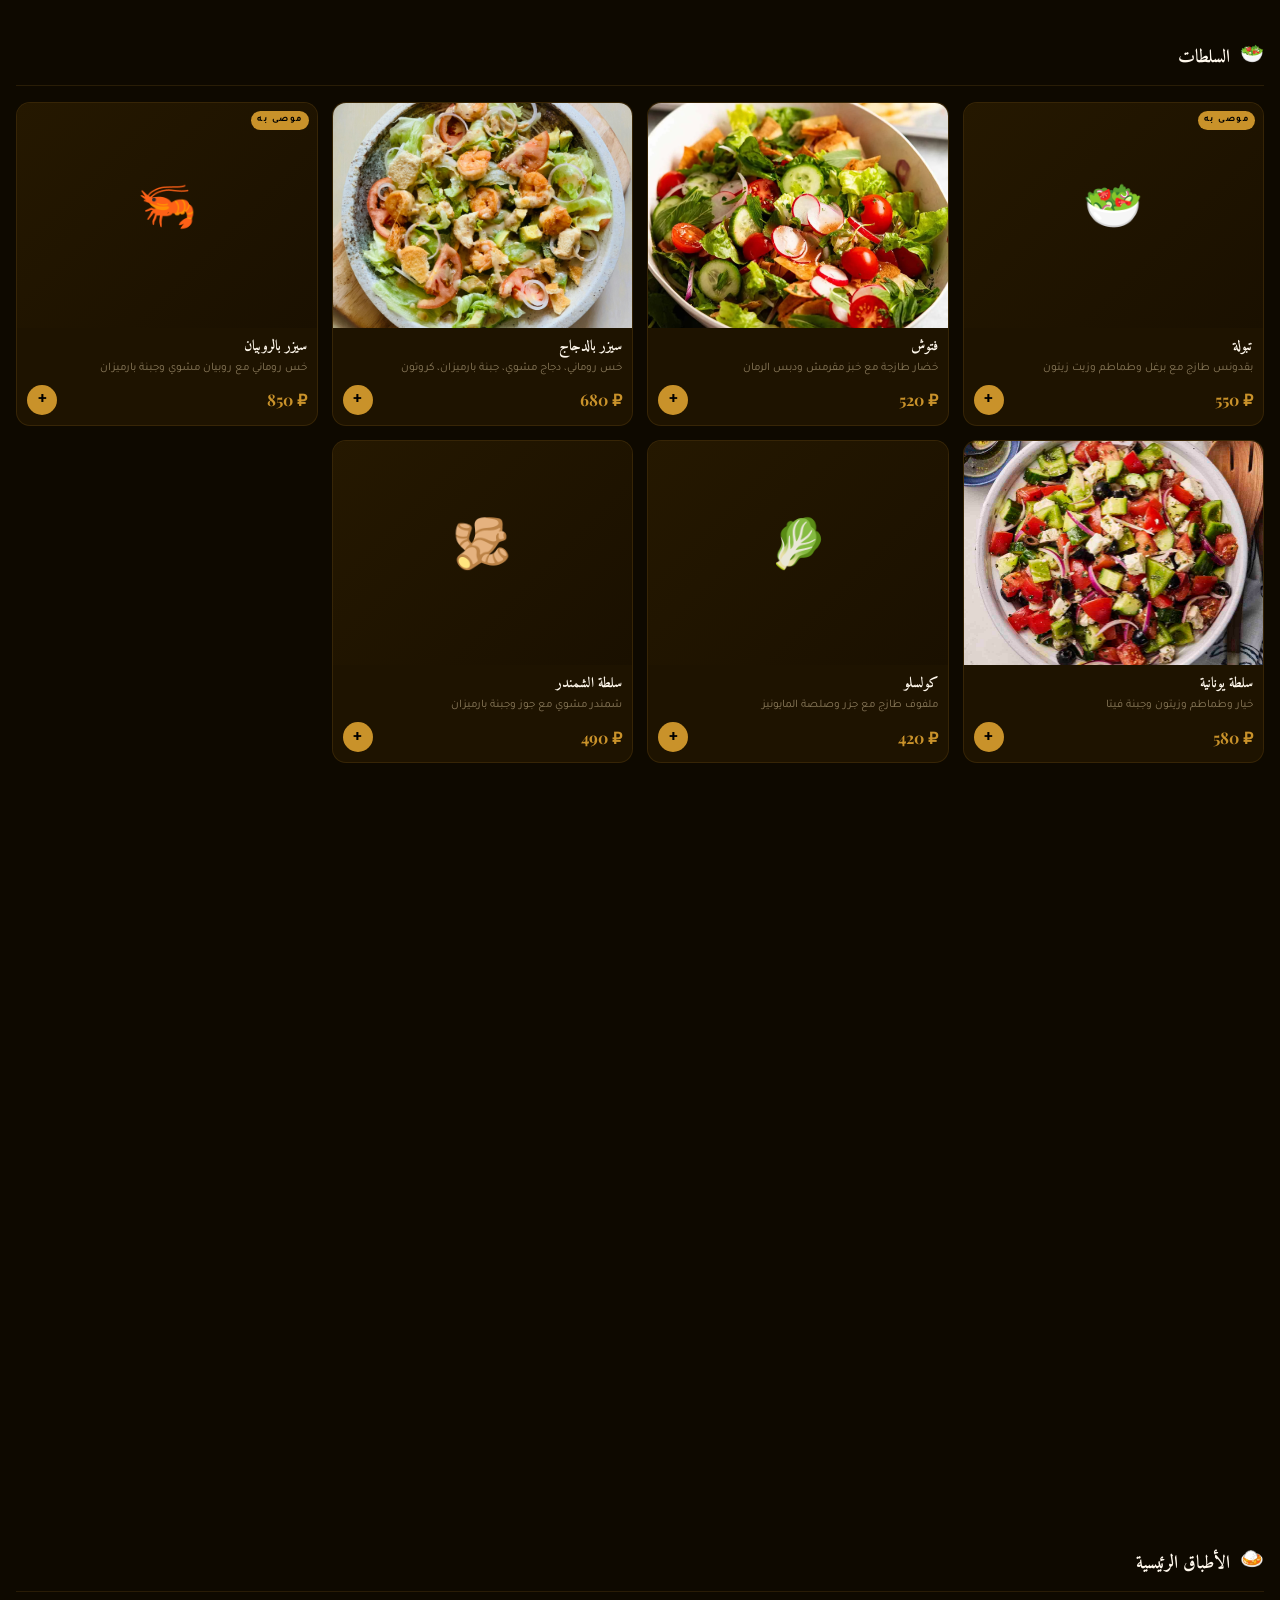
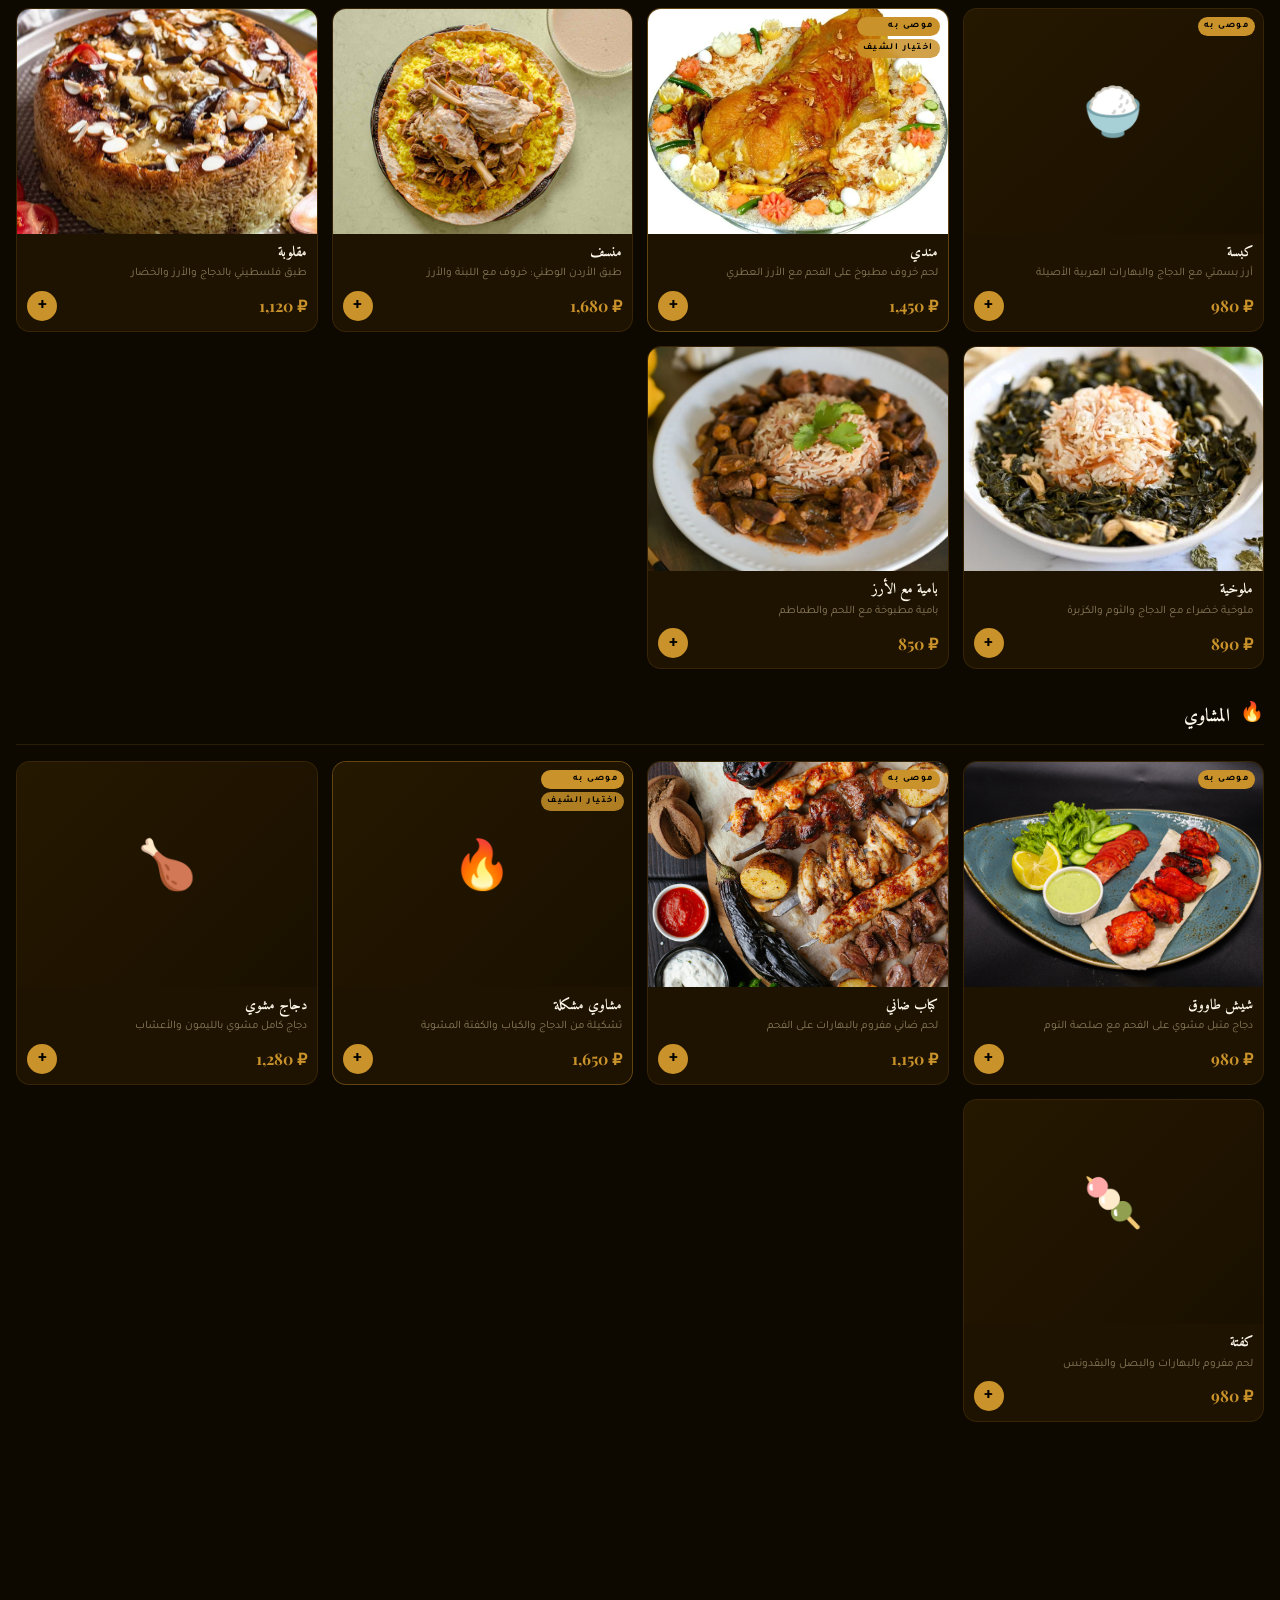
==== commit fa2caa9c: "a7" ====
--- a/test/qr-menu/index.html
+++ b/test/qr-menu/index.html
@@ -80,9 +80,11 @@
           <span class="hero-pill">⭐ <span data-i18n="five_star">5 نجوم</span></span>
           <span class="hero-pill">🍃 <span data-i18n="fresh">طازج يومياً</span></span>
         </div>
+        <!-- 
         <button class="btn-gallery" id="btn-gallery">
           📸 <span data-i18n="view_gallery">معرض الصور</span>
         </button>
+        -->
       </div>
     </section>
 
